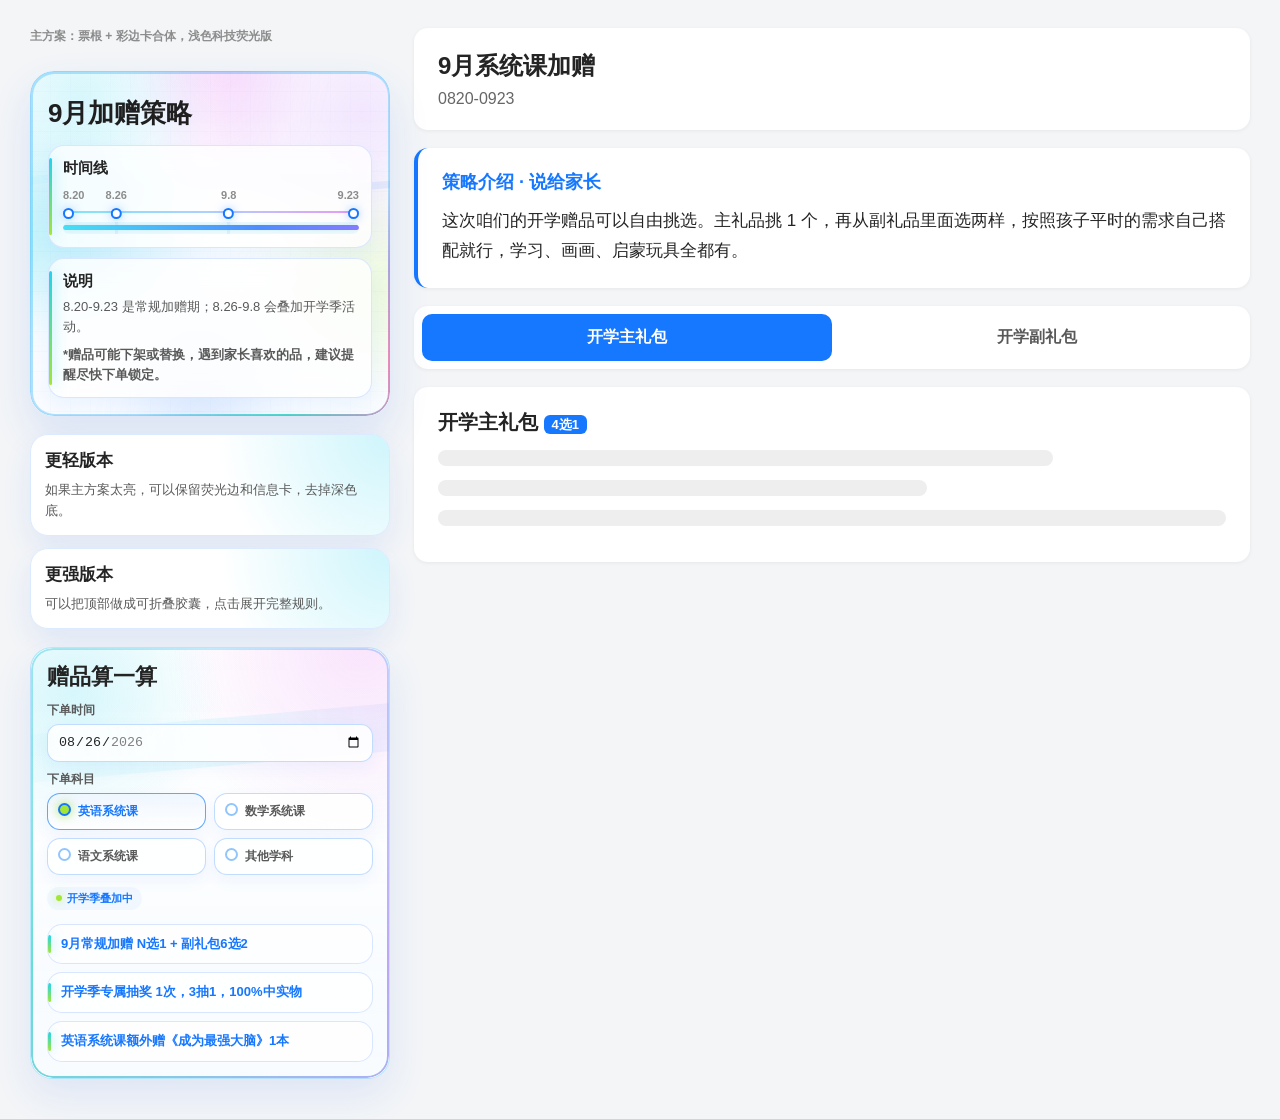
==== demo-sales-board.html @ bfbcbb25 "demo: simplify benefit result wording" ====
<!doctype html>
<html lang="zh-CN">
  <head>
    <meta charset="utf-8" />
    <meta name="viewport" content="width=device-width, initial-scale=1" />
    <title>销售提醒侧边栏 Demo</title>
    <style>
      :root {
        color-scheme: light;
        font-family: -apple-system, BlinkMacSystemFont, "Segoe UI", sans-serif;
        background: #f3f5f7;
        color: #242424;
      }

      * { box-sizing: border-box; }

      body {
        margin: 0;
        padding: 28px 30px 40px;
      }

      .page-shell {
        width: min(1560px, 100%);
        margin: 0 auto;
        display: grid;
        grid-template-columns: 360px minmax(0, 1fr);
        gap: 24px;
        align-items: start;
      }

      .side-demo {
        position: sticky;
        top: 24px;
        display: grid;
        gap: 18px;
      }

      .content-demo {
        min-width: 0;
      }

      .demo-label {
        margin: 0 0 8px;
        color: #8c8c8c;
        font-size: 12px;
        font-weight: 700;
      }

      .mock-header,
      .mock-summary,
      .mock-tabs,
      .mock-card {
        background: #fff;
        border-radius: 14px;
        box-shadow: 0 1px 4px rgba(0, 0, 0, 0.06);
      }

      .mock-header {
        padding: 22px 24px;
        margin-bottom: 18px;
      }

      .mock-header h1 {
        margin: 0 0 8px;
        font-size: 24px;
      }

      .mock-header p {
        margin: 0;
        color: #666;
      }

      .mock-summary {
        border-left: 4px solid #1677ff;
        padding: 22px 24px;
        margin-bottom: 18px;
      }

      .mock-summary h2 {
        margin: 0 0 12px;
        color: #1677ff;
        font-size: 18px;
      }

      .mock-summary p {
        margin: 0;
        line-height: 1.75;
        font-size: 17px;
      }

      .mock-tabs {
        display: grid;
        grid-template-columns: 1fr 1fr;
        padding: 8px;
        margin-bottom: 18px;
      }

      .mock-tab {
        border-radius: 10px;
        padding: 13px;
        text-align: center;
        font-weight: 700;
        color: #595959;
      }

      .mock-tab.active {
        background: #1677ff;
        color: #fff;
      }

      .mock-card {
        min-height: 170px;
        padding: 22px 24px;
      }

      .mock-card h2 {
        margin: 0 0 14px;
        font-size: 20px;
      }

      .mock-line {
        height: 16px;
        border-radius: 999px;
        background: #eee;
        margin: 14px 0;
      }

      .mock-line:nth-child(2) { width: 78%; }
      .mock-line:nth-child(3) { width: 62%; }

      .neon-board {
        position: relative;
        overflow: hidden;
        min-height: 340px;
        border-radius: 24px;
        padding: 28px 18px 18px;
        color: #242424;
        background:
          radial-gradient(circle at 14% 8%, rgba(34, 211, 238, .18), transparent 30%),
          radial-gradient(circle at 92% 12%, rgba(168, 85, 247, .14), transparent 34%),
          linear-gradient(180deg, rgba(255,255,255,.98) 0%, rgba(248,251,255,.94) 100%);
        box-shadow:
          0 18px 42px rgba(37, 99, 235, .12),
          inset 0 0 0 1px rgba(186, 230, 253, .78);
      }

      .neon-aurora {
        position: absolute;
        left: 50%;
        top: 50%;
        width: 520px;
        height: 520px;
        margin: -260px 0 0 -260px;
        z-index: 0;
        pointer-events: none;
        opacity: .5;
        border-radius: 50%;
        background:
          radial-gradient(ellipse at 18% 48%, rgba(34, 211, 238, .58), transparent 28%),
          radial-gradient(ellipse at 52% 14%, rgba(217, 70, 239, .42), transparent 24%),
          radial-gradient(ellipse at 86% 58%, rgba(163, 230, 53, .36), transparent 26%),
          radial-gradient(ellipse at 48% 88%, rgba(59, 130, 246, .28), transparent 24%);
        filter: blur(18px);
        transform: rotate(0deg);
        transform-origin: 50% 50%;
        will-change: transform;
        animation: auroraOrbit 13s linear infinite;
      }

      .neon-board::before {
        content: "";
        position: absolute;
        inset: 0;
        border-radius: inherit;
        padding: 2.5px;
        background:
          conic-gradient(from var(--edge-angle),
            rgba(125, 211, 252, .52) 0deg,
            rgba(125, 211, 252, .52) 72deg,
            rgba(167, 139, 250, .9) 98deg,
            rgba(244, 114, 182, .86) 124deg,
            rgba(45, 212, 191, .84) 156deg,
            rgba(125, 211, 252, .52) 204deg,
            rgba(125, 211, 252, .52) 360deg);
        -webkit-mask:
          linear-gradient(#000 0 0) content-box,
          linear-gradient(#000 0 0);
        -webkit-mask-composite: xor;
        mask:
          linear-gradient(#000 0 0) content-box,
          linear-gradient(#000 0 0);
        mask-composite: exclude;
        opacity: .96;
        filter:
          drop-shadow(0 0 8px rgba(56, 189, 248, .34))
          drop-shadow(0 0 14px rgba(168, 85, 247, .16));
        animation: edgeOrbit 9s linear infinite;
        pointer-events: none;
      }

      .neon-board::after {
        content: "";
        position: absolute;
        left: -18%;
        top: 80px;
        width: 138%;
        height: 60px;
        background: linear-gradient(90deg,
          transparent 0%,
          rgba(34,211,238,.14) 18%,
          rgba(56,189,248,.28) 34%,
          rgba(217,70,239,.20) 58%,
          rgba(34,211,238,.18) 76%,
          transparent 100%);
        background-size: 200% 100%;
        clip-path: polygon(0 55%, 18% 38%, 36% 62%, 55% 30%, 76% 56%, 100% 40%, 100% 52%, 76% 68%, 55% 44%, 36% 76%, 18% 52%, 0 68%);
        filter: blur(.15px) drop-shadow(0 0 8px rgba(59,130,246,.36));
        opacity: .35;
        animation: lightRibbon 14s linear infinite;
        pointer-events: none;
      }

      .neon-noise {
        position: absolute;
        inset: 0;
        z-index: 0;
        opacity: .28;
        pointer-events: none;
        background-image:
          linear-gradient(rgba(22,119,255,.06) 1px, transparent 1px),
          linear-gradient(90deg, rgba(22,119,255,.05) 1px, transparent 1px);
        background-size: 20px 20px;
      }

      .neon-head {
        position: relative;
        z-index: 1;
        margin-bottom: 16px;
      }

      .neon-title {
        margin: 0;
        font-size: 26px;
        line-height: 1.15;
        color: #1f1f1f;
      }

      .neon-metrics {
        position: relative;
        z-index: 1;
        display: grid;
        gap: 10px;
      }

      .neon-item {
        position: relative;
        overflow: hidden;
        border-radius: 16px;
        padding: 12px 12px 12px 14px;
        background: rgba(255, 255, 255, .78);
        border: 1px solid rgba(214, 228, 255, .9);
        box-shadow: 0 8px 18px rgba(22,119,255,.06);
        backdrop-filter: blur(12px);
        animation: itemRise .7s ease both;
      }

      .neon-item:nth-child(2) { animation-delay: .08s; }
      .neon-item:nth-child(3) { animation-delay: .16s; }

      .neon-item::before {
        content: "";
        position: absolute;
        left: 0;
        top: 12px;
        bottom: 12px;
        width: 3px;
        border-radius: 999px;
        background: linear-gradient(#22d3ee, #a3e635);
        box-shadow: 0 0 14px rgba(34, 211, 238, .7);
      }

      .neon-item h3 {
        margin: 0 0 6px;
        font-size: 15px;
        line-height: 1.3;
      }

      .neon-item p {
        margin: 0;
        color: #595959;
        font-size: 13px;
        line-height: 1.5;
      }

      .neon-highlight {
        color: #1677ff;
        font-weight: 800;
      }

      .timeline-card {
        padding-bottom: 13px;
      }

      .timeline-scale {
        position: relative;
        height: 28px;
        margin: 6px 0 2px;
        color: #8c8c8c;
        font-size: 11px;
        font-weight: 700;
      }

      .timeline-scale::before {
        content: "";
        position: absolute;
        left: 0;
        right: 0;
        top: 22px;
        height: 2px;
        border-radius: 999px;
        background: linear-gradient(90deg, rgba(34,211,238,.55), rgba(22,119,255,.35), rgba(217,70,239,.55));
      }

      .timeline-scale span {
        position: absolute;
        top: 0;
        transform: translateX(-50%);
      }

      .timeline-scale span::after {
        content: "";
        position: absolute;
        left: 50%;
        top: 19px;
        width: 7px;
        height: 7px;
        border-radius: 50%;
        background: #fff;
        border: 2px solid #1677ff;
        box-shadow: 0 0 10px rgba(22,119,255,.35);
        transform: translateX(-50%);
      }

      .timeline-scale span:nth-child(1) { left: 0; transform: none; }
      .timeline-scale span:nth-child(2) { left: 18%; }
      .timeline-scale span:nth-child(3) { left: 56%; }
      .timeline-scale span:nth-child(4) { right: 0; transform: none; }

      .timeline-scale span:nth-child(1)::after {
        left: 0;
        transform: none;
      }

      .timeline-scale span:nth-child(4)::after {
        left: auto;
        right: 0;
        transform: none;
      }

      .gantt {
        display: grid;
        gap: 9px;
      }

      .gantt-axis {
        position: relative;
        display: grid;
        gap: 3px;
      }

      .gantt-track {
        position: relative;
        height: 12px;
        border-radius: 999px;
        background: transparent;
        border: 0;
        overflow: hidden;
      }

      .gantt-track::before {
        content: "";
        position: absolute;
        inset: 0;
        background-image: linear-gradient(90deg,
          transparent 0 17.5%,
          rgba(22, 119, 255, .08) 17.5% 18.5%,
          transparent 18.5% 55.5%,
          rgba(22, 119, 255, .08) 55.5% 56.5%,
          transparent 56.5%);
      }

      .gantt-bar {
        position: absolute;
        z-index: 1;
        top: 3px;
        height: 5px;
        border-radius: 999px;
        box-shadow:
          0 0 8px rgba(34, 211, 238, .34),
          0 0 14px rgba(124, 109, 242, .12);
      }

      .gantt-bar.full {
        left: 0;
        width: 100%;
        overflow: hidden;
        background: linear-gradient(90deg, #46dff4 0%, #4f8cff 33%, #b86cff 66%, #46dff4 100%);
        background-size: 200% 100%;
        animation: barFlow 7s linear infinite;
      }

      .note-list {
        display: grid;
        gap: 8px;
      }

      .note-list p {
        margin: 0;
        color: #595959;
        font-size: 13px;
        line-height: 1.55;
      }

      .note-list p:last-child {
        font-weight: 650;
      }

      .neon-foot {
        position: relative;
        z-index: 1;
        margin-top: 13px;
        display: grid;
        grid-template-columns: 1fr 1fr;
        gap: 9px;
      }

      .neon-mini {
        border-radius: 14px;
        padding: 10px;
        background: linear-gradient(180deg, rgba(240,247,255,.9), rgba(255,255,255,.75));
        border: 1px solid #d6e4ff;
      }

      .neon-mini span {
        display: block;
        margin-bottom: 3px;
        color: #1677ff;
        font-size: 11px;
      }

      .neon-mini b {
        display: block;
        font-size: 14px;
      }

      .variant-row {
        display: grid;
        gap: 12px;
      }

      .small-neon {
        position: relative;
        overflow: hidden;
        border-radius: 18px;
        padding: 14px;
        background: #fff;
        border: 1px solid #dbeafe;
        box-shadow: 0 12px 30px rgba(37, 99, 235, .09);
      }

      .small-neon::before {
        content: "";
        position: absolute;
        inset: 0;
        background: radial-gradient(circle at top right, rgba(34,211,238,.22), transparent 46%);
        pointer-events: none;
      }

      .small-neon h3 {
        position: relative;
        margin: 0 0 8px;
        font-size: 17px;
      }

      .small-neon p {
        position: relative;
        margin: 0;
        color: #595959;
        font-size: 13px;
        line-height: 1.55;
      }

      .benefit-demo {
        position: relative;
        overflow: hidden;
        border-radius: 22px;
        padding: 16px;
        color: #242424;
        background:
          radial-gradient(circle at 12% 10%, rgba(34, 211, 238, .18), transparent 30%),
          radial-gradient(circle at 92% 0%, rgba(217, 70, 239, .14), transparent 36%),
          linear-gradient(180deg, rgba(255,255,255,.98), rgba(247,251,255,.94));
        border: 1px solid rgba(125, 211, 252, .52);
        box-shadow:
          0 16px 38px rgba(37, 99, 235, .1),
          inset 0 0 0 1px rgba(255,255,255,.66);
      }

      .benefit-demo::before {
        content: "";
        position: absolute;
        inset: 0;
        border-radius: inherit;
        padding: 2px;
        background:
          conic-gradient(from var(--edge-angle),
            rgba(125, 211, 252, .46),
            rgba(167, 139, 250, .76),
            rgba(45, 212, 191, .72),
            rgba(125, 211, 252, .46));
        -webkit-mask:
          linear-gradient(#000 0 0) content-box,
          linear-gradient(#000 0 0);
        -webkit-mask-composite: xor;
        mask:
          linear-gradient(#000 0 0) content-box,
          linear-gradient(#000 0 0);
        mask-composite: exclude;
        pointer-events: none;
        animation: edgeOrbit 9s linear infinite;
      }

      .benefit-demo::after {
        content: "";
        position: absolute;
        left: -22%;
        top: 70px;
        width: 150%;
        height: 48px;
        background: linear-gradient(90deg,
          transparent,
          rgba(34,211,238,.22),
          rgba(168,85,247,.16),
          rgba(163,230,53,.14),
          transparent);
        background-size: 200% 100%;
        opacity: .42;
        filter: blur(.2px);
        transform: rotate(-5deg);
        animation: lightRibbon 14s linear infinite;
        pointer-events: none;
      }

      .benefit-inner {
        position: relative;
        z-index: 1;
        display: grid;
        gap: 12px;
      }

      .benefit-title {
        margin: 0;
        font-size: 22px;
        line-height: 1.2;
      }

      .benefit-controls {
        display: grid;
        gap: 9px;
      }

      .benefit-field {
        display: grid;
        gap: 5px;
      }

      .benefit-field label {
        color: #595959;
        font-size: 12px;
        font-weight: 700;
      }

      .benefit-field input,
      .benefit-field select {
        width: 100%;
        border: 1px solid rgba(191, 219, 254, .95);
        border-radius: 12px;
        padding: 9px 10px;
        background: rgba(255,255,255,.86);
        color: #262626;
        outline: none;
        box-shadow: 0 6px 16px rgba(37,99,235,.06);
      }

      .benefit-field input:focus,
      .benefit-field select:focus {
        border-color: #60a5fa;
        box-shadow: 0 0 0 3px rgba(96,165,250,.18);
      }

      .subject-pills {
        display: grid;
        grid-template-columns: 1fr 1fr;
        gap: 8px;
      }

      .subject-pill {
        position: relative;
        display: flex;
        align-items: center;
        gap: 7px;
        border: 1px solid rgba(191, 219, 254, .95);
        border-radius: 13px;
        padding: 9px 10px;
        background: rgba(255,255,255,.78);
        color: #434343;
        font-size: 12px;
        font-weight: 750;
        cursor: pointer;
        box-shadow: 0 6px 16px rgba(37,99,235,.05);
      }

      .subject-pill input {
        position: absolute;
        opacity: 0;
        pointer-events: none;
      }

      .subject-pill span::before {
        content: "";
        display: inline-block;
        width: 9px;
        height: 9px;
        margin-right: 7px;
        border-radius: 50%;
        border: 2px solid #93c5fd;
        vertical-align: -1px;
      }

      .subject-pill:has(input:checked) {
        border-color: rgba(96, 165, 250, .98);
        background: linear-gradient(180deg, rgba(239,246,255,.94), rgba(255,255,255,.82));
        color: #1677ff;
      }

      .subject-pill:has(input:checked) span::before {
        border-color: #1677ff;
        background: #a3e635;
        box-shadow: 0 0 10px rgba(163,230,53,.8);
      }

      .benefit-result {
        display: grid;
        gap: 8px;
        margin-top: 2px;
      }

      .benefit-row {
        position: relative;
        overflow: hidden;
        display: grid;
        gap: 3px;
        border-radius: 15px;
        padding: 10px 11px 10px 13px;
        background: rgba(255,255,255,.78);
        border: 1px solid rgba(214,228,255,.92);
      }

      .benefit-row::before {
        content: "";
        position: absolute;
        left: 0;
        top: 10px;
        bottom: 10px;
        width: 3px;
        border-radius: 999px;
        background: linear-gradient(#22d3ee, #a3e635);
        box-shadow: 0 0 12px rgba(34,211,238,.55);
      }

      .benefit-row.is-muted {
        opacity: .62;
      }

      .benefit-row b {
        font-size: 13px;
      }

      .benefit-row span {
        color: #595959;
        font-size: 13px;
        font-weight: 800;
        line-height: 1.45;
      }

      .benefit-row.is-hit span {
        color: #1677ff;
      }

      .benefit-badge {
        display: inline-flex;
        width: fit-content;
        align-items: center;
        gap: 5px;
        border-radius: 999px;
        padding: 4px 9px;
        background: rgba(240,247,255,.88);
        color: #1677ff;
        font-size: 11px;
        font-weight: 800;
      }

      .benefit-badge::before {
        content: "";
        width: 6px;
        height: 6px;
        border-radius: 50%;
        background: #a3e635;
        box-shadow: 0 0 10px rgba(163,230,53,.75);
      }

      @keyframes lightRibbon {
        from { background-position: 0% 50%; }
        to { background-position: 200% 50%; }
      }

      @keyframes auroraOrbit {
        0% {
          transform: rotate(0deg);
          opacity: .44;
        }
        50% {
          transform: rotate(180deg);
          opacity: .58;
        }
        100% {
          transform: rotate(360deg);
          opacity: .44;
        }
      }

      @property --edge-angle {
        syntax: '<angle>';
        inherits: false;
        initial-value: 0deg;
      }

      @keyframes edgeOrbit {
        from { --edge-angle: 0deg; }
        to { --edge-angle: 360deg; }
      }

      @keyframes pulseDot {
        0%, 100% { transform: scale(.86); opacity: .65; }
        50% { transform: scale(1.18); opacity: 1; }
      }

      @keyframes barFlow {
        from { background-position: 0% 50%; }
        to { background-position: 200% 50%; }
      }

      @keyframes itemRise {
        from { opacity: 0; transform: translateY(10px); }
        to { opacity: 1; transform: translateY(0); }
      }

      @media (prefers-reduced-motion: reduce) {
        *, *::before, *::after {
          animation-duration: .01ms !important;
          animation-iteration-count: 1 !important;
          scroll-behavior: auto !important;
        }
      }

      @media (max-width: 980px) {
        .page-shell { grid-template-columns: 1fr; }
        .side-demo { position: static; }
      }

      @media (max-width: 640px) {
        body { padding: 16px; }
      }
    </style>
  </head>
  <body>
    <div class="page-shell">
      <aside class="side-demo">
        <p class="demo-label">主方案：票根 + 彩边卡合体，浅色科技荧光版</p>
        <section class="neon-board">
          <div class="neon-aurora"></div>
          <div class="neon-noise"></div>
          <header class="neon-head">
            <h2 class="neon-title">9月加赠策略</h2>
          </header>

          <div class="neon-metrics">
            <article class="neon-item timeline-card">
              <h3>时间线</h3>
              <div class="gantt" aria-label="9月加赠时间线">
                <div class="gantt-axis">
                  <div class="timeline-scale" aria-hidden="true">
                    <span>8.20</span>
                    <span>8.26</span>
                    <span>9.8</span>
                    <span>9.23</span>
                  </div>
                  <div class="gantt-track">
                    <span class="gantt-bar full"></span>
                  </div>
                </div>
              </div>
            </article>
            <article class="neon-item">
              <h3>说明</h3>
              <div class="note-list">
                <p>8.20-9.23 是常规加赠期；8.26-9.8 会叠加开学季活动。</p>
                <p>*赠品可能下架或替换，遇到家长喜欢的品，建议提醒尽快下单锁定。</p>
              </div>
            </article>
          </div>
        </section>

        <div class="variant-row">
          <div class="small-neon">
            <h3>更轻版本</h3>
            <p>如果主方案太亮，可以保留荧光边和信息卡，去掉深色底。</p>
          </div>
          <div class="small-neon">
            <h3>更强版本</h3>
            <p>可以把顶部做成可折叠胶囊，点击展开完整规则。</p>
          </div>
        </div>

        <section class="benefit-demo" aria-label="到手权益计算器">
          <div class="benefit-inner">
            <header>
              <h2 class="benefit-title">赠品算一算</h2>
            </header>

            <div class="benefit-controls">
              <div class="benefit-field">
                <label for="order-date">下单时间</label>
                <input id="order-date" type="date" min="2026-08-20" max="2026-09-23" value="2026-08-26" />
              </div>
              <div class="benefit-field" id="order-subjects">
                <label>下单科目</label>
                <div class="subject-pills">
                  <label class="subject-pill"><input type="checkbox" value="english" checked /><span>英语系统课</span></label>
                  <label class="subject-pill"><input type="checkbox" value="math" /><span>数学系统课</span></label>
                  <label class="subject-pill"><input type="checkbox" value="chinese" /><span>语文系统课</span></label>
                  <label class="subject-pill"><input type="checkbox" value="other" /><span>其他学科</span></label>
                </div>
              </div>
            </div>

            <div class="benefit-badge" id="benefit-status">开学季叠加中</div>
            <div class="benefit-result" id="benefit-result"></div>
          </div>
        </section>
      </aside>

      <main class="content-demo">
        <section class="mock-header">
          <h1>9月系统课加赠</h1>
          <p>0820-0923</p>
        </section>

        <section class="mock-summary">
          <h2>策略介绍 · 说给家长</h2>
          <p>这次咱们的开学赠品可以自由挑选。主礼品挑 1 个，再从副礼品里面选两样，按照孩子平时的需求自己搭配就行，学习、画画、启蒙玩具全都有。</p>
        </section>

        <section class="mock-tabs">
          <div class="mock-tab active">开学主礼包</div>
          <div class="mock-tab">开学副礼包</div>
        </section>

        <section class="mock-card">
          <h2>开学主礼包 <span style="font-size:13px;background:#1677ff;color:#fff;border-radius:6px;padding:2px 8px;">4选1</span></h2>
          <div class="mock-line"></div>
          <div class="mock-line"></div>
          <div class="mock-line"></div>
        </section>
      </main>
    </div>
    <script>
      const orderDateInput = document.getElementById("order-date");
      const orderSubjectInputs = [...document.querySelectorAll("#order-subjects input[type='checkbox']")];
      const benefitStatus = document.getElementById("benefit-status");
      const benefitResult = document.getElementById("benefit-result");

      const inRange = (value, start, end) => value >= start && value <= end;

      function renderBenefitResult() {
        const date = orderDateInput.value;
        const subjects = orderSubjectInputs.filter((input) => input.checked).map((input) => input.value);
        const orderCount = subjects.length;
        const hasRegular = inRange(date, "2026-08-20", "2026-09-23");
        const hasSchool = inRange(date, "2026-08-26", "2026-09-08");
        const hasEnglish = subjects.includes("english");
        const mainGiftCount = orderCount;
        const subGiftCount = orderCount * 2;

        benefitStatus.textContent = orderCount === 0
          ? "请选择科目"
          : hasSchool
            ? "开学季叠加中"
            : hasRegular
              ? "仅常规加赠"
              : "不在活动期";

        const rows = [
          {
            active: hasRegular && orderCount > 0,
            text: `9月常规加赠 N选${mainGiftCount} + 副礼包6选${subGiftCount}`,
            mutedText: orderCount ? "下单时间不在9月常规加赠期内。" : "请先选择至少一个下单科目。",
          },
          {
            active: hasSchool && orderCount > 0,
            text: `开学季专属抽奖 ${orderCount}次，3抽1，100%中实物`,
            mutedText: orderCount ? "当前日期不在开学季特别活动期内。" : "请先选择至少一个下单科目。",
          },
          {
            active: hasSchool && hasEnglish,
            text: "英语系统课额外赠《成为最强大脑》1本",
            mutedText: hasSchool ? "未选择英语系统课，不触发额外赠书。" : "当前日期不在开学季特别活动期内。",
          },
        ];

        benefitResult.innerHTML = rows.map((row) => `
          <div class="benefit-row ${row.active ? "is-hit" : "is-muted"}">
            <span>${row.active ? row.text : row.mutedText}</span>
          </div>
        `).join("");
      }

      orderDateInput.addEventListener("input", renderBenefitResult);
      orderSubjectInputs.forEach((input) => input.addEventListener("change", renderBenefitResult));
      renderBenefitResult();
    </script>
  </body>
</html>
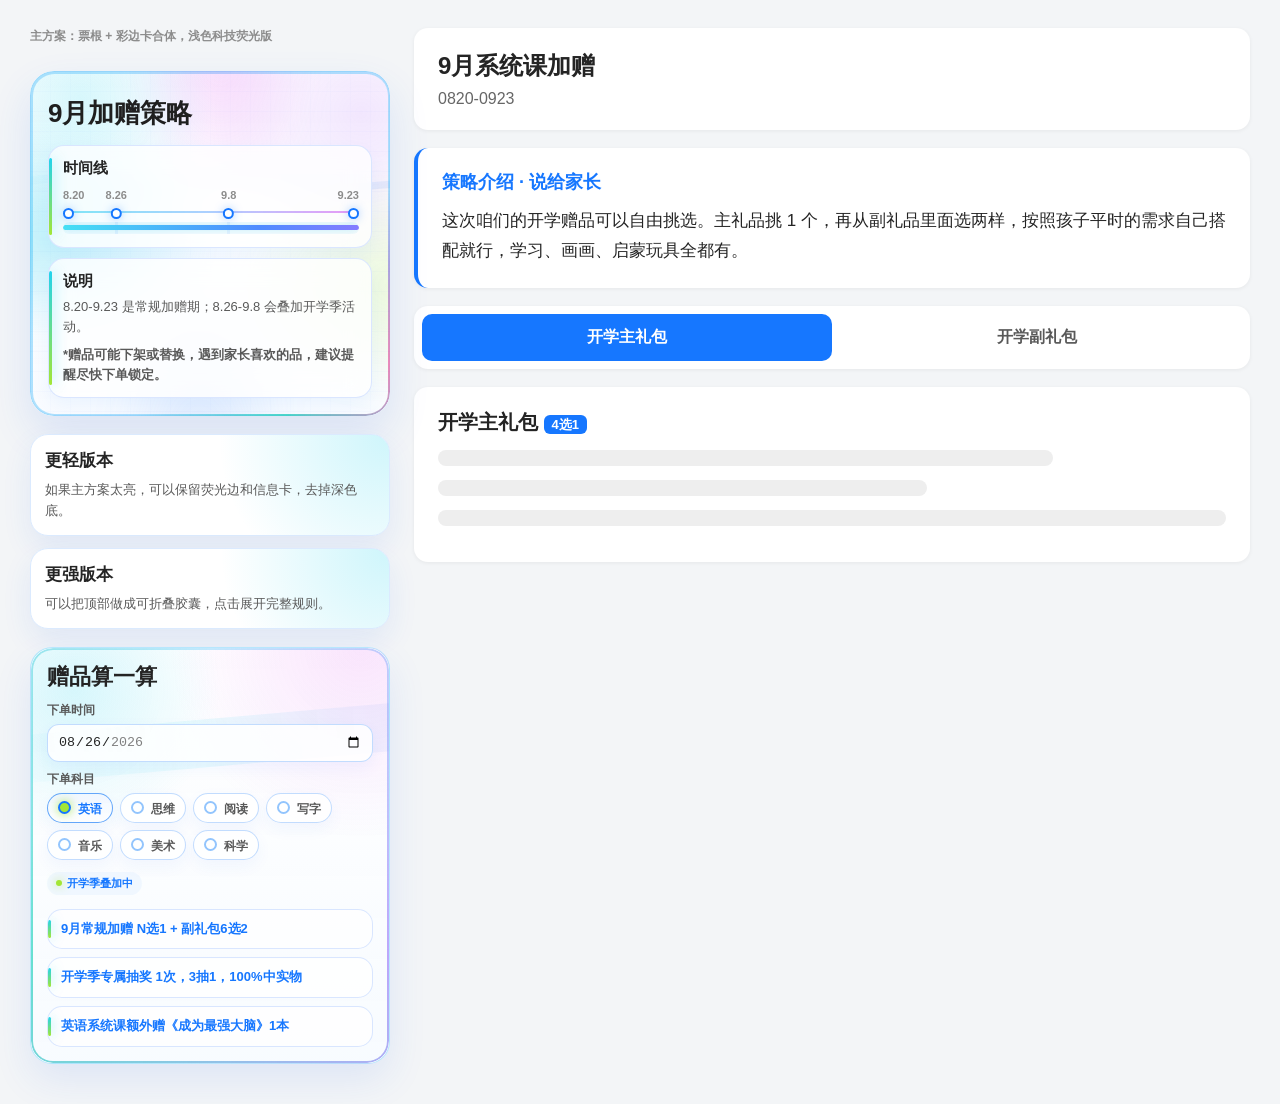
==== commit 24678d4f: "demo: compact subject pills" ====
--- a/demo-sales-board.html
+++ b/demo-sales-board.html
@@ -599,23 +599,24 @@
       }
 
       .subject-pills {
-        display: grid;
-        grid-template-columns: 1fr 1fr;
-        gap: 8px;
+        display: flex;
+        flex-wrap: wrap;
+        gap: 7px;
       }
 
       .subject-pill {
         position: relative;
-        display: flex;
+        display: inline-flex;
         align-items: center;
-        gap: 7px;
+        justify-content: center;
         border: 1px solid rgba(191, 219, 254, .95);
-        border-radius: 13px;
-        padding: 9px 10px;
+        border-radius: 999px;
+        padding: 7px 10px;
         background: rgba(255,255,255,.78);
         color: #434343;
-        font-size: 12px;
-        font-weight: 750;
+        font-size: 11px;
+        font-weight: 800;
+        line-height: 1;
         cursor: pointer;
         box-shadow: 0 6px 16px rgba(37,99,235,.05);
       }
@@ -846,10 +847,13 @@
               <div class="benefit-field" id="order-subjects">
                 <label>下单科目</label>
                 <div class="subject-pills">
-                  <label class="subject-pill"><input type="checkbox" value="english" checked /><span>英语系统课</span></label>
-                  <label class="subject-pill"><input type="checkbox" value="math" /><span>数学系统课</span></label>
-                  <label class="subject-pill"><input type="checkbox" value="chinese" /><span>语文系统课</span></label>
-                  <label class="subject-pill"><input type="checkbox" value="other" /><span>其他学科</span></label>
+                  <label class="subject-pill"><input type="checkbox" value="english" checked /><span>英语</span></label>
+                  <label class="subject-pill"><input type="checkbox" value="thinking" /><span>思维</span></label>
+                  <label class="subject-pill"><input type="checkbox" value="reading" /><span>阅读</span></label>
+                  <label class="subject-pill"><input type="checkbox" value="writing" /><span>写字</span></label>
+                  <label class="subject-pill"><input type="checkbox" value="music" /><span>音乐</span></label>
+                  <label class="subject-pill"><input type="checkbox" value="art" /><span>美术</span></label>
+                  <label class="subject-pill"><input type="checkbox" value="science" /><span>科学</span></label>
                 </div>
               </div>
             </div>
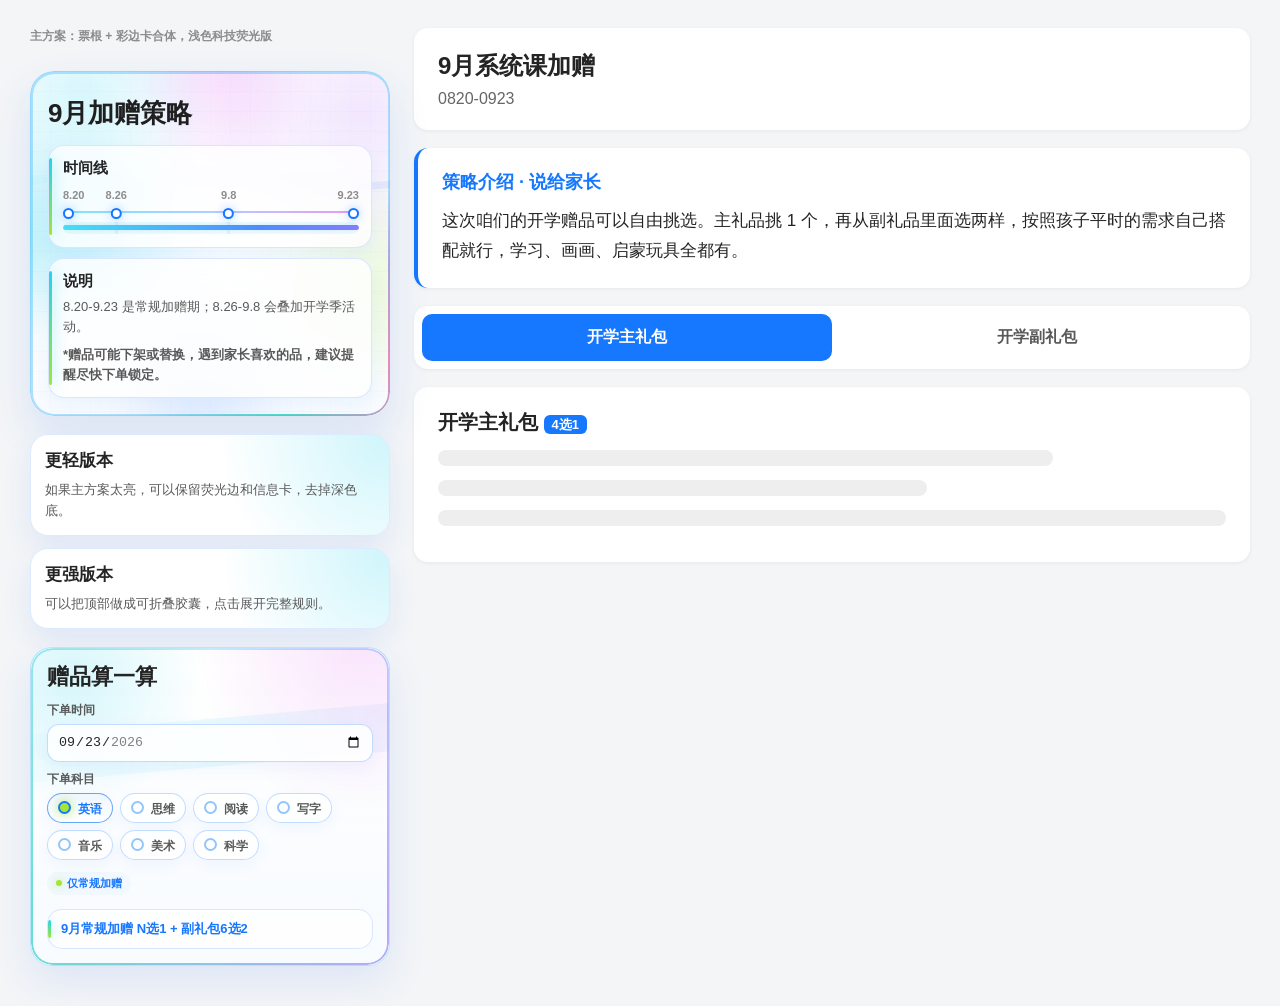
==== commit c2db26f8: "demo: default benefit date to today" ====
--- a/demo-sales-board.html
+++ b/demo-sales-board.html
@@ -842,7 +842,7 @@
             <div class="benefit-controls">
               <div class="benefit-field">
                 <label for="order-date">下单时间</label>
-                <input id="order-date" type="date" min="2026-08-20" max="2026-09-23" value="2026-08-26" />
+                <input id="order-date" type="date" min="2026-08-20" max="2026-09-23" />
               </div>
               <div class="benefit-field" id="order-subjects">
                 <label>下单科目</label>
@@ -895,6 +895,19 @@
       const benefitResult = document.getElementById("benefit-result");
 
       const inRange = (value, start, end) => value >= start && value <= end;
+      const toLocalDateValue = (date) => {
+        const year = date.getFullYear();
+        const month = String(date.getMonth() + 1).padStart(2, "0");
+        const day = String(date.getDate()).padStart(2, "0");
+        return `${year}-${month}-${day}`;
+      };
+
+      function setDefaultOrderDate() {
+        const today = toLocalDateValue(new Date());
+        const minDate = orderDateInput.min;
+        const maxDate = orderDateInput.max;
+        orderDateInput.value = today < minDate ? minDate : today > maxDate ? maxDate : today;
+      }
 
       function renderBenefitResult() {
         const date = orderDateInput.value;
@@ -918,29 +931,33 @@
           {
             active: hasRegular && orderCount > 0,
             text: `9月常规加赠 N选${mainGiftCount} + 副礼包6选${subGiftCount}`,
-            mutedText: orderCount ? "下单时间不在9月常规加赠期内。" : "请先选择至少一个下单科目。",
           },
           {
             active: hasSchool && orderCount > 0,
             text: `开学季专属抽奖 ${orderCount}次，3抽1，100%中实物`,
-            mutedText: orderCount ? "当前日期不在开学季特别活动期内。" : "请先选择至少一个下单科目。",
           },
           {
             active: hasSchool && hasEnglish,
             text: "英语系统课额外赠《成为最强大脑》1本",
-            mutedText: hasSchool ? "未选择英语系统课，不触发额外赠书。" : "当前日期不在开学季特别活动期内。",
           },
         ];
 
-        benefitResult.innerHTML = rows.map((row) => `
-          <div class="benefit-row ${row.active ? "is-hit" : "is-muted"}">
-            <span>${row.active ? row.text : row.mutedText}</span>
+        const activeRows = rows.filter((row) => row.active);
+
+        benefitResult.innerHTML = activeRows.length ? activeRows.map((row) => `
+          <div class="benefit-row is-hit">
+            <span>${row.text}</span>
           </div>
-        `).join("");
+        `).join("") : `
+          <div class="benefit-row is-muted">
+            <span>${orderCount ? "当前没有可领取权益。" : "请先选择至少一个下单科目。"}</span>
+          </div>
+        `;
       }
 
       orderDateInput.addEventListener("input", renderBenefitResult);
       orderSubjectInputs.forEach((input) => input.addEventListener("change", renderBenefitResult));
+      setDefaultOrderDate();
       renderBenefitResult();
     </script>
   </body>
